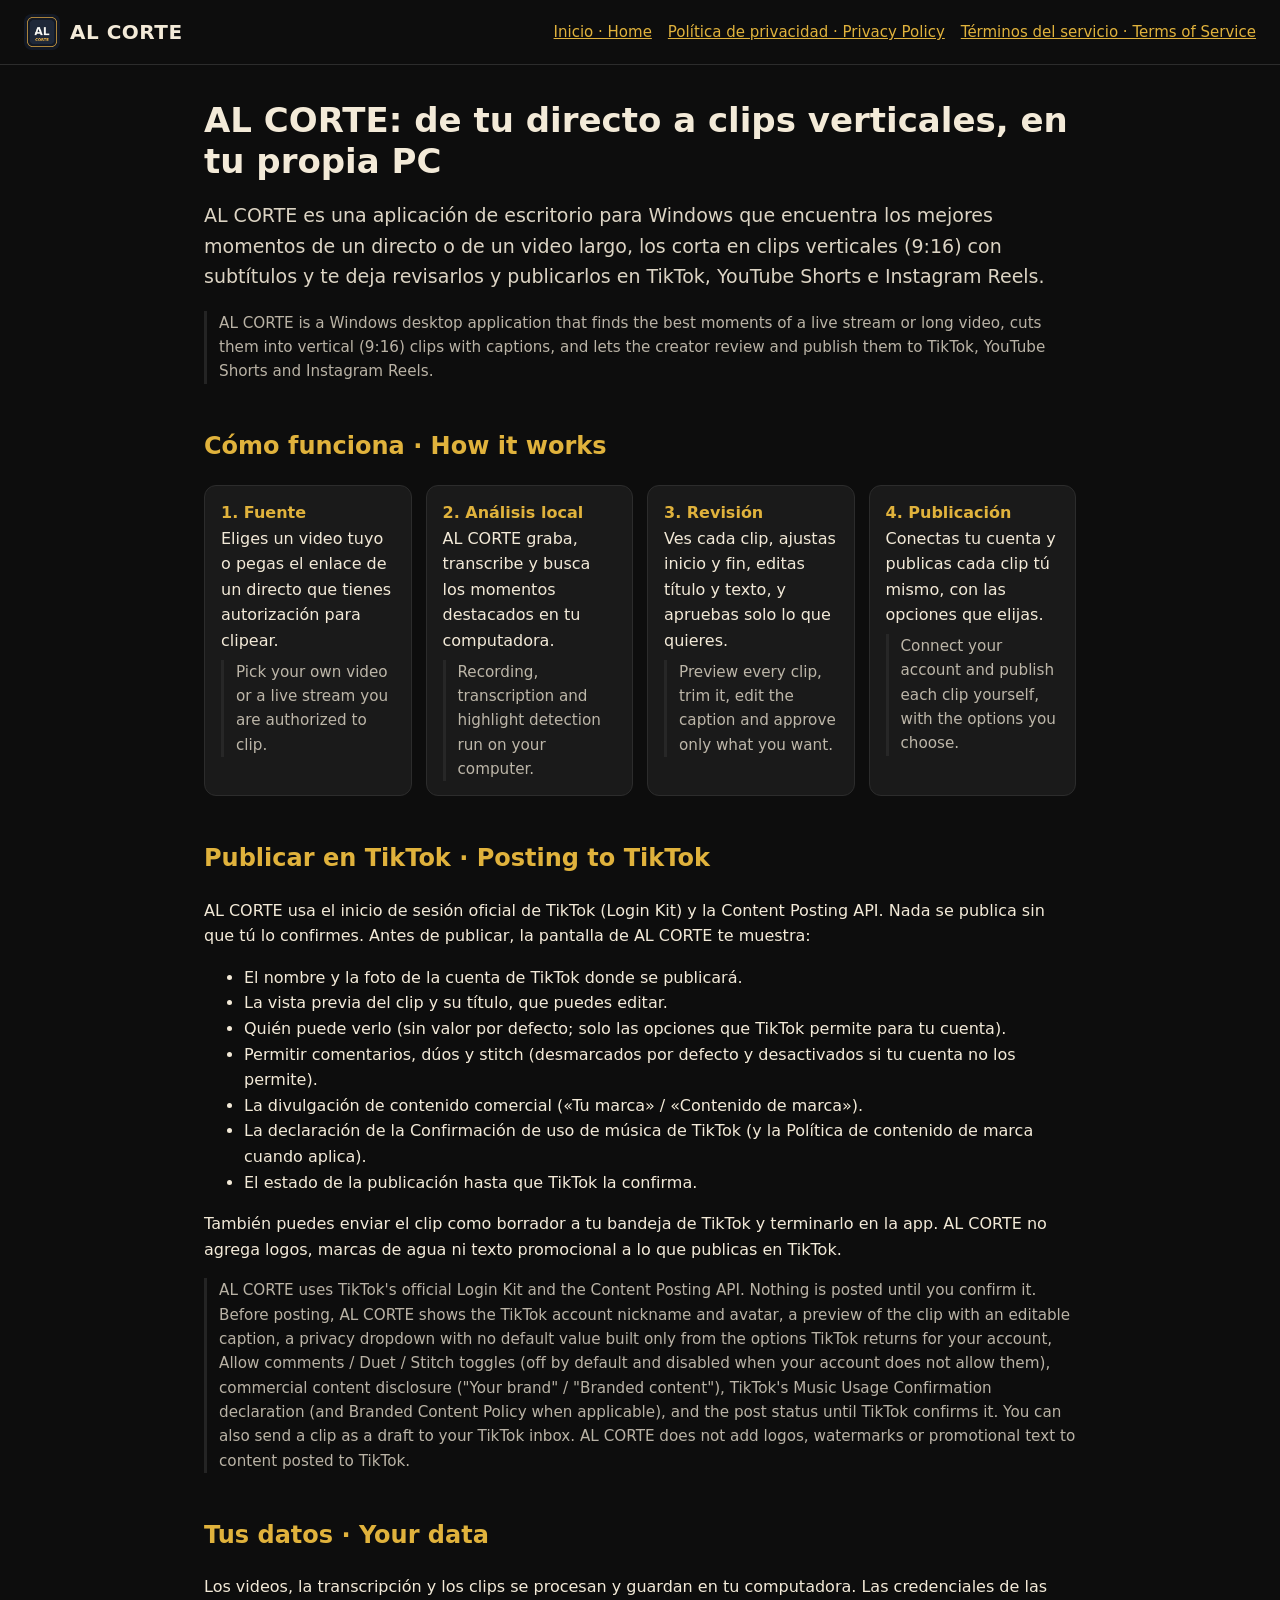
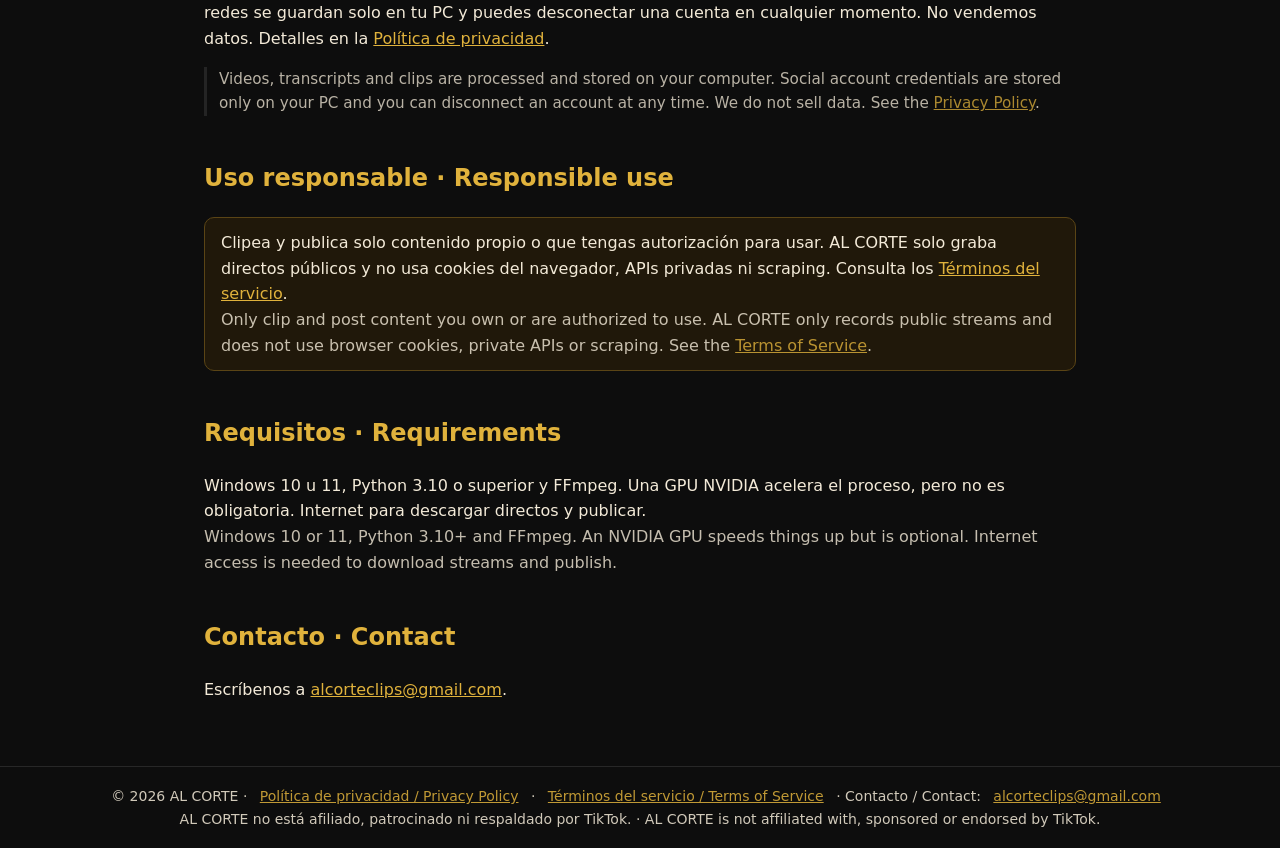
==== index.html @ 52ff51cb "Add files via upload" ====
<!doctype html>
<html lang="es"><head><meta charset="utf-8"><meta name="viewport" content="width=device-width,initial-scale=1">
<title>AL CORTE · Clips verticales de tus directos</title>
<meta name="description" content="AL CORTE es una aplicación de escritorio para Windows que convierte directos y videos largos en clips verticales listos para TikTok, YouTube Shorts e Instagram Reels.">
<link rel="icon" href="icono.png"><link rel="stylesheet" href="estilo.css"></head>
<body>
<header>
  <a class="marca" href="index.html"><img src="icono.png" alt="">AL CORTE</a>
  <nav><a href="index.html">Inicio · Home</a><a href="privacy.html">Política de privacidad · Privacy Policy</a><a href="terms.html">Términos del servicio · Terms of Service</a></nav>
</header>
<main>
<h1>AL CORTE: de tu directo a clips verticales, en tu propia PC</h1>
<p class="lead">AL CORTE es una aplicación de escritorio para Windows que encuentra los mejores momentos de un directo o de un video largo, los corta en clips verticales (9:16) con subtítulos y te deja revisarlos y publicarlos en TikTok, YouTube Shorts e Instagram Reels.</p>
<p class="en">AL CORTE is a Windows desktop application that finds the best moments of a live stream or long video, cuts them into vertical (9:16) clips with captions, and lets the creator review and publish them to TikTok, YouTube Shorts and Instagram Reels.</p>

<h2>Cómo funciona · How it works</h2>
<div class="pasos">
  <div class="paso"><b>1. Fuente</b><br>Eliges un video tuyo o pegas el enlace de un directo que tienes autorización para clipear.<div class="en">Pick your own video or a live stream you are authorized to clip.</div></div>
  <div class="paso"><b>2. Análisis local</b><br>AL CORTE graba, transcribe y busca los momentos destacados en tu computadora.<div class="en">Recording, transcription and highlight detection run on your computer.</div></div>
  <div class="paso"><b>3. Revisión</b><br>Ves cada clip, ajustas inicio y fin, editas título y texto, y apruebas solo lo que quieres.<div class="en">Preview every clip, trim it, edit the caption and approve only what you want.</div></div>
  <div class="paso"><b>4. Publicación</b><br>Conectas tu cuenta y publicas cada clip tú mismo, con las opciones que elijas.<div class="en">Connect your account and publish each clip yourself, with the options you choose.</div></div>
</div>

<h2>Publicar en TikTok · Posting to TikTok</h2>
<p>AL CORTE usa el inicio de sesión oficial de TikTok (Login Kit) y la Content Posting API. Nada se publica sin que tú lo confirmes. Antes de publicar, la pantalla de AL CORTE te muestra:</p>
<ul>
  <li>El nombre y la foto de la cuenta de TikTok donde se publicará.</li>
  <li>La vista previa del clip y su título, que puedes editar.</li>
  <li>Quién puede verlo (sin valor por defecto; solo las opciones que TikTok permite para tu cuenta).</li>
  <li>Permitir comentarios, dúos y stitch (desmarcados por defecto y desactivados si tu cuenta no los permite).</li>
  <li>La divulgación de contenido comercial («Tu marca» / «Contenido de marca»).</li>
  <li>La declaración de la Confirmación de uso de música de TikTok (y la Política de contenido de marca cuando aplica).</li>
  <li>El estado de la publicación hasta que TikTok la confirma.</li>
</ul>
<p>También puedes enviar el clip como borrador a tu bandeja de TikTok y terminarlo en la app. AL CORTE no agrega logos, marcas de agua ni texto promocional a lo que publicas en TikTok.</p>
<p class="en">AL CORTE uses TikTok's official Login Kit and the Content Posting API. Nothing is posted until you confirm it. Before posting, AL CORTE shows the TikTok account nickname and avatar, a preview of the clip with an editable caption, a privacy dropdown with no default value built only from the options TikTok returns for your account, Allow comments / Duet / Stitch toggles (off by default and disabled when your account does not allow them), commercial content disclosure ("Your brand" / "Branded content"), TikTok's Music Usage Confirmation declaration (and Branded Content Policy when applicable), and the post status until TikTok confirms it. You can also send a clip as a draft to your TikTok inbox. AL CORTE does not add logos, watermarks or promotional text to content posted to TikTok.</p>

<h2>Tus datos · Your data</h2>
<p>Los videos, la transcripción y los clips se procesan y guardan en tu computadora. Las credenciales de las redes se guardan solo en tu PC y puedes desconectar una cuenta en cualquier momento. No vendemos datos. Detalles en la <a href="privacy.html">Política de privacidad</a>.</p>
<p class="en">Videos, transcripts and clips are processed and stored on your computer. Social account credentials are stored only on your PC and you can disconnect an account at any time. We do not sell data. See the <a href="privacy.html">Privacy Policy</a>.</p>

<h2>Uso responsable · Responsible use</h2>
<p class="aviso">Clipea y publica solo contenido propio o que tengas autorización para usar. AL CORTE solo graba directos públicos y no usa cookies del navegador, APIs privadas ni scraping. Consulta los <a href="terms.html">Términos del servicio</a>.<br><span style="opacity:.8">Only clip and post content you own or are authorized to use. AL CORTE only records public streams and does not use browser cookies, private APIs or scraping. See the <a href="terms.html">Terms of Service</a>.</span></p>

<h2>Requisitos · Requirements</h2>
<p>Windows 10 u 11, Python 3.10 o superior y FFmpeg. Una GPU NVIDIA acelera el proceso, pero no es obligatoria. Internet para descargar directos y publicar.<br><span style="opacity:.8">Windows 10 or 11, Python 3.10+ and FFmpeg. An NVIDIA GPU speeds things up but is optional. Internet access is needed to download streams and publish.</span></p>

<h2>Contacto · Contact</h2>
<p>Escríbenos a <a href="mailto:alcorteclips@gmail.com">alcorteclips@gmail.com</a>.</p>
</main>
<footer>© 2026 AL CORTE · <a href="privacy.html">Política de privacidad / Privacy Policy</a> · <a href="terms.html">Términos del servicio / Terms of Service</a> · Contacto / Contact: <a href="mailto:alcorteclips@gmail.com">alcorteclips@gmail.com</a><br>AL CORTE no está afiliado, patrocinado ni respaldado por TikTok. · AL CORTE is not affiliated with, sponsored or endorsed by TikTok.</footer>
</body></html>
---- estilo.css ----
:root{--negro:#0d0d0d;--gris:#1a1a1a;--linea:#2c2c2c;--crema:#f3ead8;--dorado:#e0b23c}
*{box-sizing:border-box}
body{margin:0;background:var(--negro);color:var(--crema);font:16px/1.6 system-ui,-apple-system,"Segoe UI",Roboto,sans-serif}
a{color:var(--dorado)}
header{display:flex;flex-wrap:wrap;gap:12px 24px;align-items:center;justify-content:space-between;padding:14px 24px;border-bottom:1px solid var(--linea)}
header .marca{display:flex;align-items:center;gap:10px;text-decoration:none;color:var(--crema);font-weight:800;font-size:20px;letter-spacing:.5px}
header .marca img{width:36px;height:36px;border-radius:8px}
header nav{display:flex;flex-wrap:wrap;gap:16px;font-size:15px}
main{max-width:920px;margin:0 auto;padding:28px 24px 48px}
h1{font-size:34px;line-height:1.2;margin:.2em 0}
h2{color:var(--dorado);margin-top:1.8em}
h3{margin-bottom:.2em}
.lead{font-size:19px;opacity:.9}
.en{opacity:.75;font-size:.95em;border-left:3px solid var(--linea);padding-left:12px;margin-top:.4em}
.pasos{display:grid;grid-template-columns:repeat(auto-fit,minmax(200px,1fr));gap:14px;margin:18px 0}
.paso{background:var(--gris);border:1px solid var(--linea);border-radius:12px;padding:14px 16px}
.paso b{color:var(--dorado)}
.aviso{background:#20180a;border:1px solid #5a4415;border-radius:10px;padding:12px 16px}
footer{border-top:1px solid var(--linea);padding:18px 24px;text-align:center;font-size:14px;opacity:.85}
footer a{margin:0 8px}
table{border-collapse:collapse;width:100%;font-size:15px}
td,th{border:1px solid var(--linea);padding:8px;text-align:left;vertical-align:top}
.fecha{opacity:.7;font-size:14px}
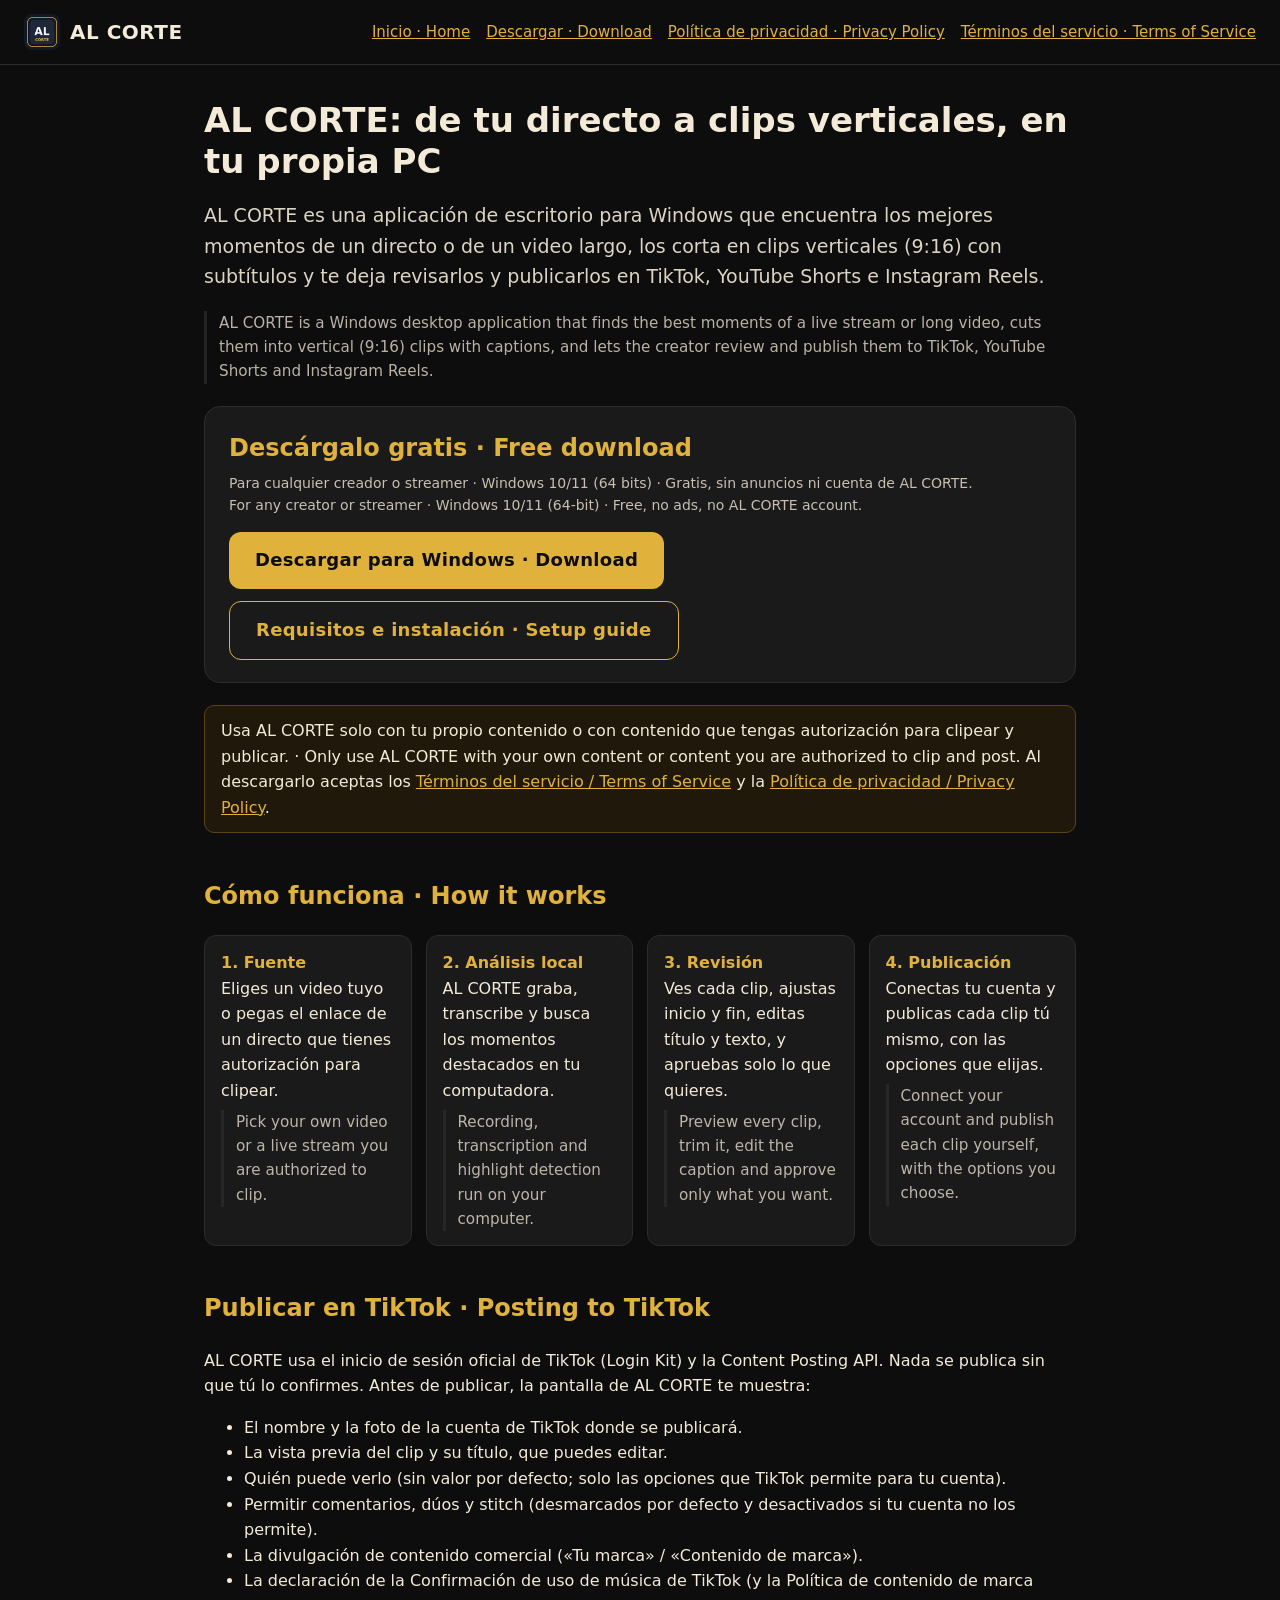
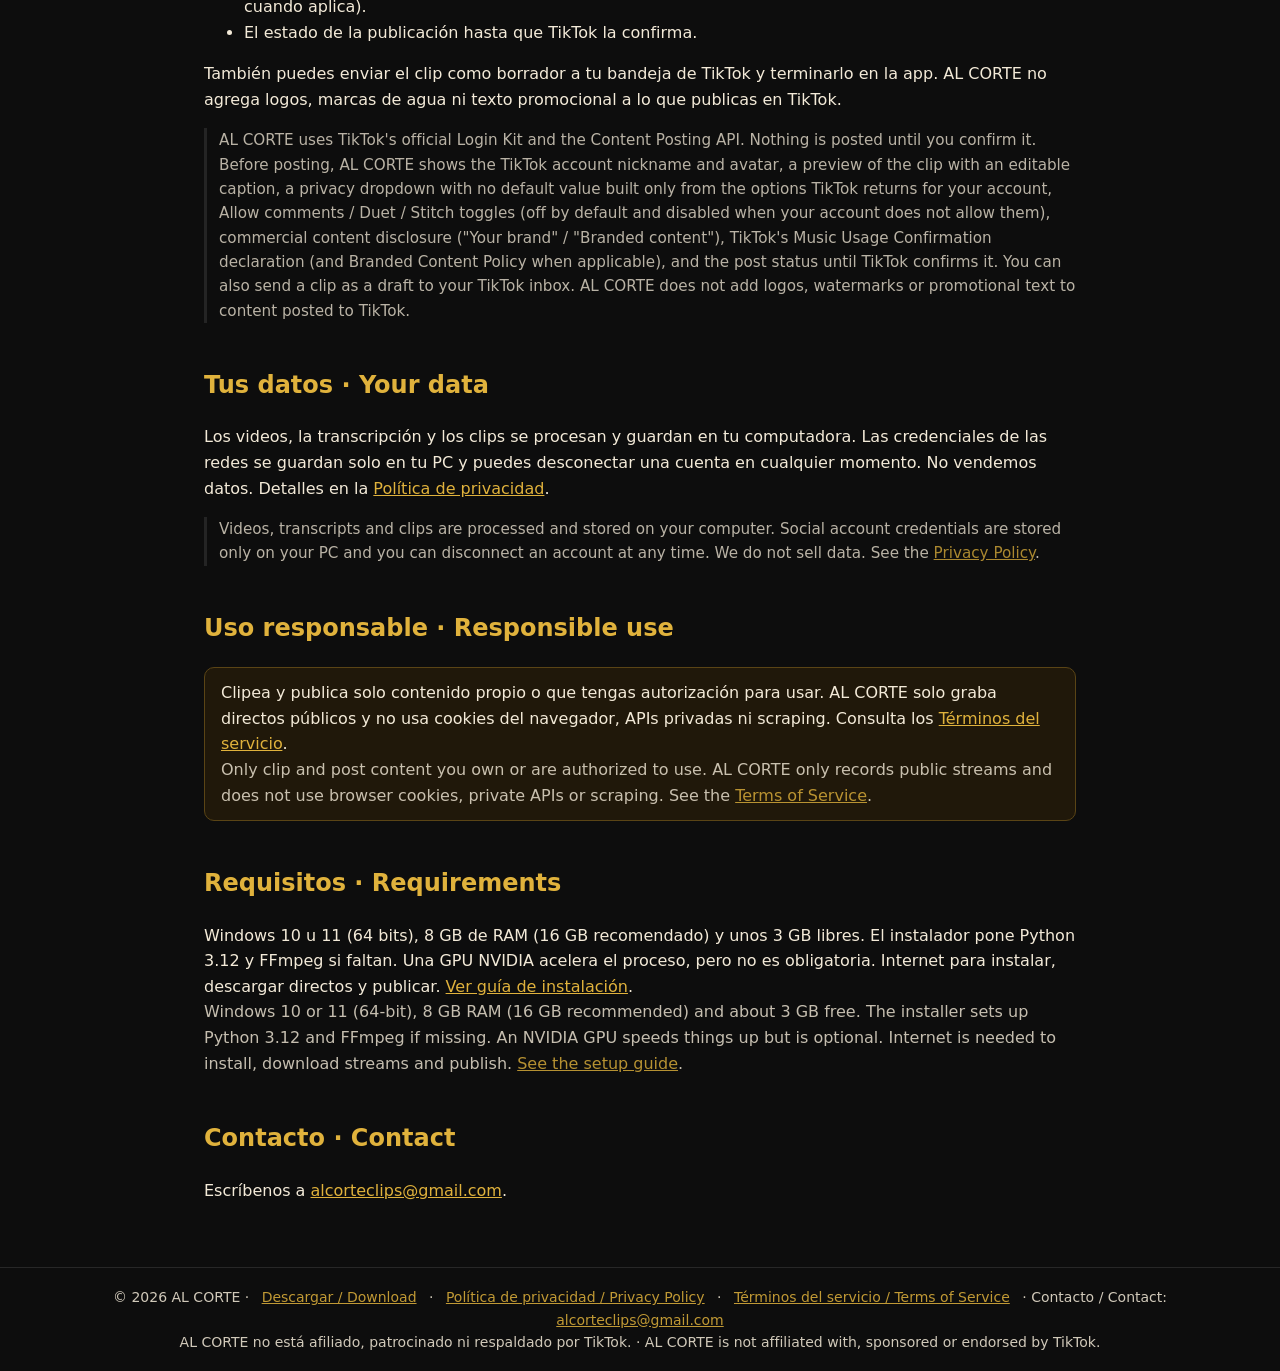
==== commit 5b09337a: "Sitio: página de descarga v2.2.0" ====
--- a/index.html
+++ b/index.html
@@ -6,12 +6,24 @@
 <body>
 <header>
   <a class="marca" href="index.html"><img src="icono.png" alt="">AL CORTE</a>
-  <nav><a href="index.html">Inicio · Home</a><a href="privacy.html">Política de privacidad · Privacy Policy</a><a href="terms.html">Términos del servicio · Terms of Service</a></nav>
+  <nav><a href="index.html">Inicio · Home</a><a href="descargar.html">Descargar · Download</a><a href="privacy.html">Política de privacidad · Privacy Policy</a><a href="terms.html">Términos del servicio · Terms of Service</a></nav>
 </header>
 <main>
 <h1>AL CORTE: de tu directo a clips verticales, en tu propia PC</h1>
 <p class="lead">AL CORTE es una aplicación de escritorio para Windows que encuentra los mejores momentos de un directo o de un video largo, los corta en clips verticales (9:16) con subtítulos y te deja revisarlos y publicarlos en TikTok, YouTube Shorts e Instagram Reels.</p>
 <p class="en">AL CORTE is a Windows desktop application that finds the best moments of a live stream or long video, cuts them into vertical (9:16) clips with captions, and lets the creator review and publish them to TikTok, YouTube Shorts and Instagram Reels.</p>
+
+<div class="descarga" id="descargar">
+  <div>
+    <h2 style="margin:0 0 .2em">Descárgalo gratis · Free download</h2>
+    <div class="info">Para cualquier creador o streamer · Windows 10/11 (64 bits) · Gratis, sin anuncios ni cuenta de AL CORTE.<br>For any creator or streamer · Windows 10/11 (64-bit) · Free, no ads, no AL CORTE account.</div>
+  </div>
+  <div class="botones">
+    <a class="boton" href="https://github.com/alcorteclips/alcorte/releases/latest">Descargar para Windows · Download</a>
+    <a class="boton sec" href="descargar.html">Requisitos e instalación · Setup guide</a>
+  </div>
+</div>
+<p class="aviso">Usa AL CORTE solo con tu propio contenido o con contenido que tengas autorización para clipear y publicar. · Only use AL CORTE with your own content or content you are authorized to clip and post. Al descargarlo aceptas los <a href="terms.html">Términos del servicio / Terms of Service</a> y la <a href="privacy.html">Política de privacidad / Privacy Policy</a>.</p>
 
 <h2>Cómo funciona · How it works</h2>
 <div class="pasos">
@@ -43,10 +55,10 @@
 <p class="aviso">Clipea y publica solo contenido propio o que tengas autorización para usar. AL CORTE solo graba directos públicos y no usa cookies del navegador, APIs privadas ni scraping. Consulta los <a href="terms.html">Términos del servicio</a>.<br><span style="opacity:.8">Only clip and post content you own or are authorized to use. AL CORTE only records public streams and does not use browser cookies, private APIs or scraping. See the <a href="terms.html">Terms of Service</a>.</span></p>
 
 <h2>Requisitos · Requirements</h2>
-<p>Windows 10 u 11, Python 3.10 o superior y FFmpeg. Una GPU NVIDIA acelera el proceso, pero no es obligatoria. Internet para descargar directos y publicar.<br><span style="opacity:.8">Windows 10 or 11, Python 3.10+ and FFmpeg. An NVIDIA GPU speeds things up but is optional. Internet access is needed to download streams and publish.</span></p>
+<p>Windows 10 u 11 (64 bits), 8 GB de RAM (16 GB recomendado) y unos 3 GB libres. El instalador pone Python 3.12 y FFmpeg si faltan. Una GPU NVIDIA acelera el proceso, pero no es obligatoria. Internet para instalar, descargar directos y publicar. <a href="descargar.html">Ver guía de instalación</a>.<br><span style="opacity:.8">Windows 10 or 11 (64-bit), 8 GB RAM (16 GB recommended) and about 3 GB free. The installer sets up Python 3.12 and FFmpeg if missing. An NVIDIA GPU speeds things up but is optional. Internet is needed to install, download streams and publish. <a href="descargar.html">See the setup guide</a>.</span></p>
 
 <h2>Contacto · Contact</h2>
 <p>Escríbenos a <a href="mailto:alcorteclips@gmail.com">alcorteclips@gmail.com</a>.</p>
 </main>
-<footer>© 2026 AL CORTE · <a href="privacy.html">Política de privacidad / Privacy Policy</a> · <a href="terms.html">Términos del servicio / Terms of Service</a> · Contacto / Contact: <a href="mailto:alcorteclips@gmail.com">alcorteclips@gmail.com</a><br>AL CORTE no está afiliado, patrocinado ni respaldado por TikTok. · AL CORTE is not affiliated with, sponsored or endorsed by TikTok.</footer>
+<footer>© 2026 AL CORTE · <a href="descargar.html">Descargar / Download</a> · <a href="privacy.html">Política de privacidad / Privacy Policy</a> · <a href="terms.html">Términos del servicio / Terms of Service</a> · Contacto / Contact: <a href="mailto:alcorteclips@gmail.com">alcorteclips@gmail.com</a><br>AL CORTE no está afiliado, patrocinado ni respaldado por TikTok. · AL CORTE is not affiliated with, sponsored or endorsed by TikTok.</footer>
 </body></html>
--- a/estilo.css
+++ b/estilo.css
@@ -21,3 +21,14 @@
 table{border-collapse:collapse;width:100%;font-size:15px}
 td,th{border:1px solid var(--linea);padding:8px;text-align:left;vertical-align:top}
 .fecha{opacity:.7;font-size:14px}
+.boton{display:inline-block;background:var(--dorado);color:var(--negro);font-weight:800;text-decoration:none;border-radius:12px;padding:14px 26px;font-size:18px;letter-spacing:.3px}
+.boton:hover{filter:brightness(1.08)}
+.boton.sec{background:transparent;color:var(--dorado);border:1px solid var(--dorado)}
+.descarga{background:var(--gris);border:1px solid var(--linea);border-radius:16px;padding:22px 24px;margin:22px 0;display:flex;flex-wrap:wrap;gap:16px 28px;align-items:center;justify-content:space-between}
+.descarga .info{font-size:14px;opacity:.8}
+.botones{display:flex;flex-wrap:wrap;gap:12px}
+.rasgos{display:grid;grid-template-columns:repeat(auto-fit,minmax(240px,1fr));gap:14px;margin:18px 0}
+.rasgo{background:var(--gris);border:1px solid var(--linea);border-radius:12px;padding:14px 16px}
+.rasgo b{color:var(--dorado)}
+ol.instalar li{margin:.45em 0}
+code{background:#222;border-radius:6px;padding:1px 6px;font-size:.92em}
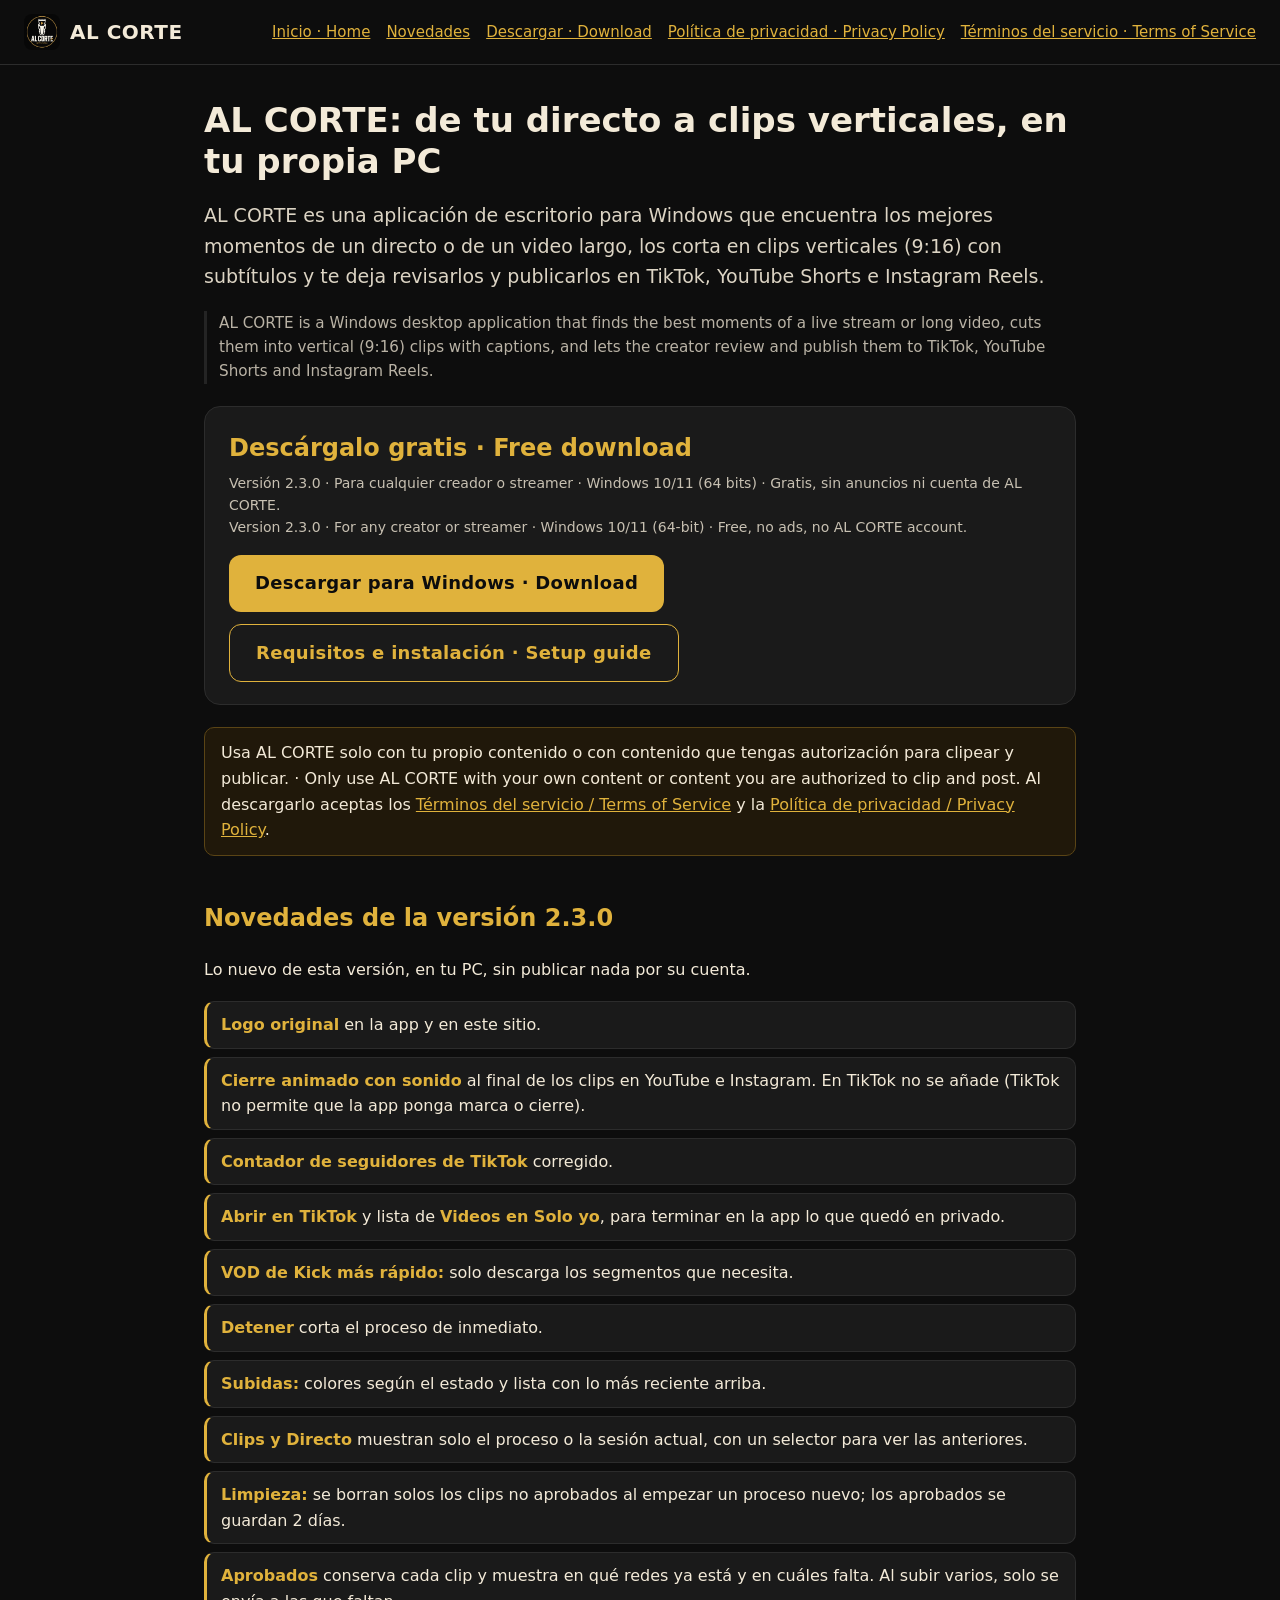
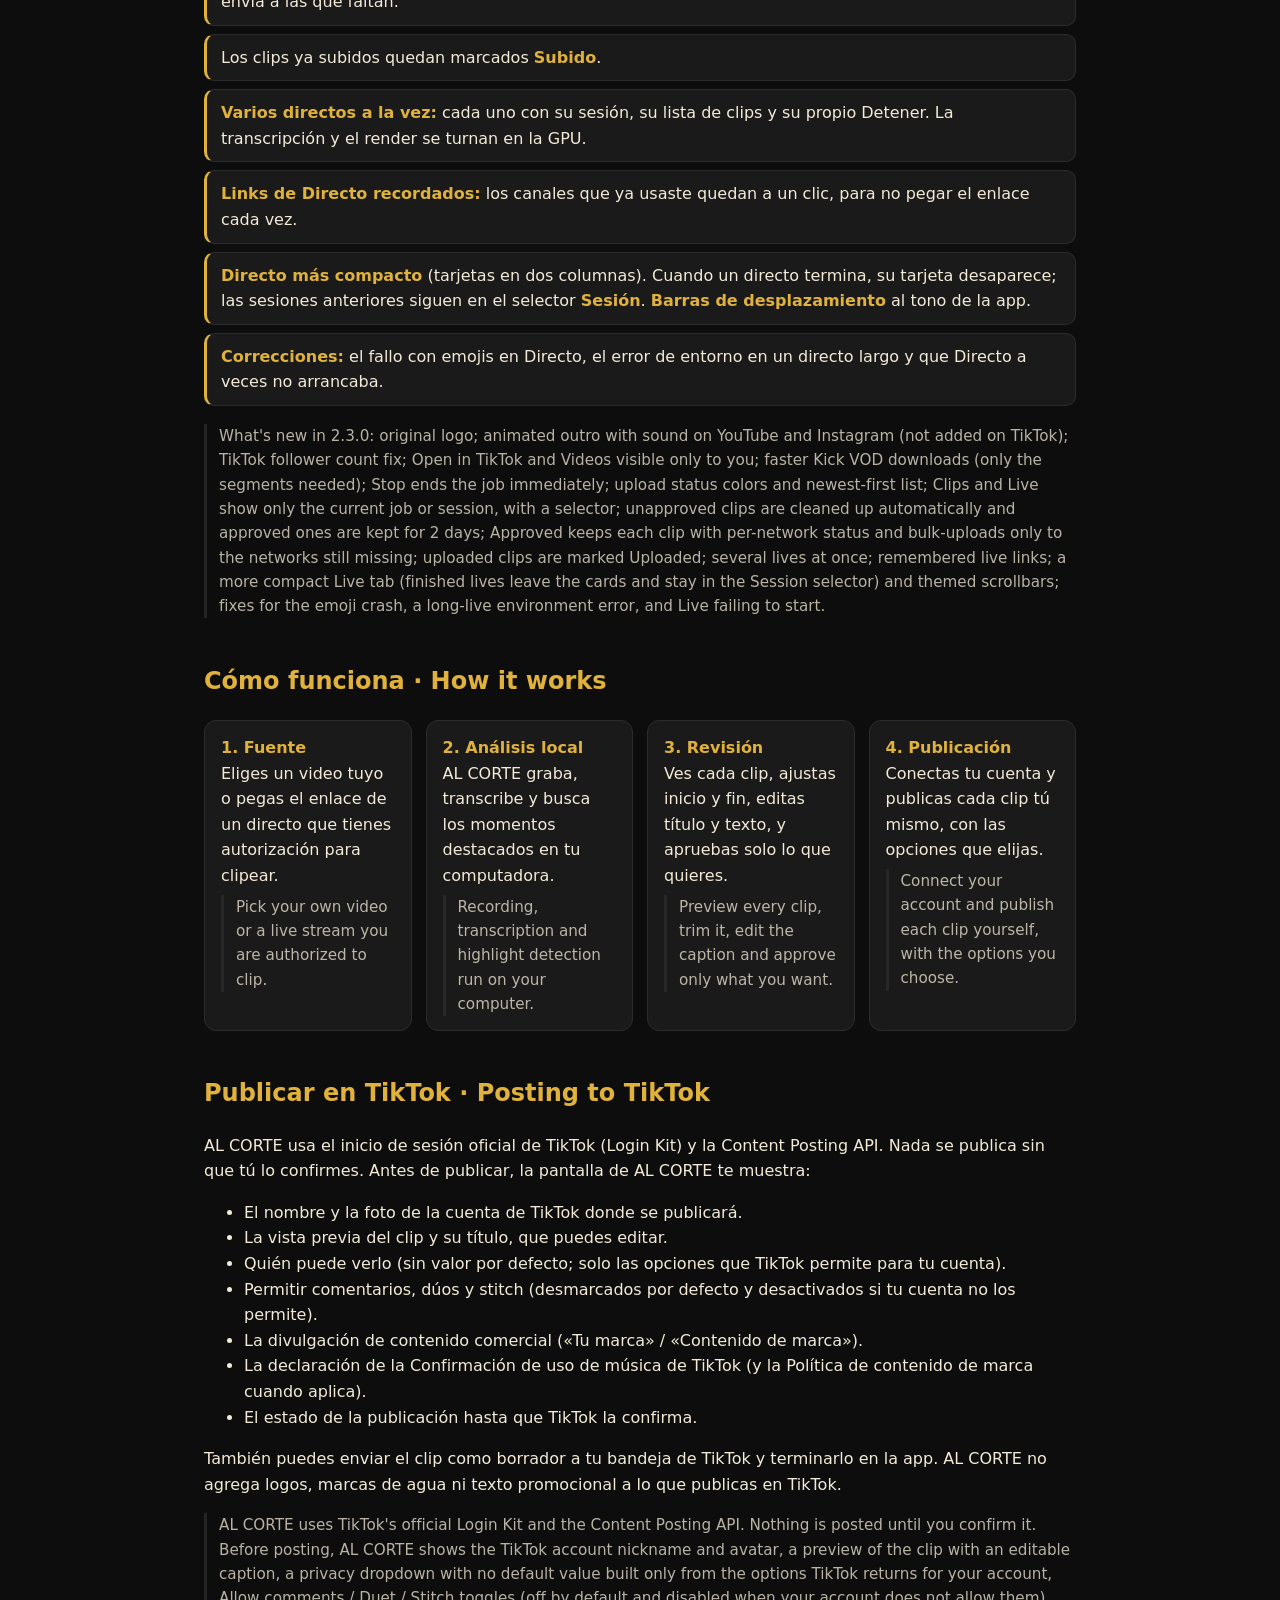
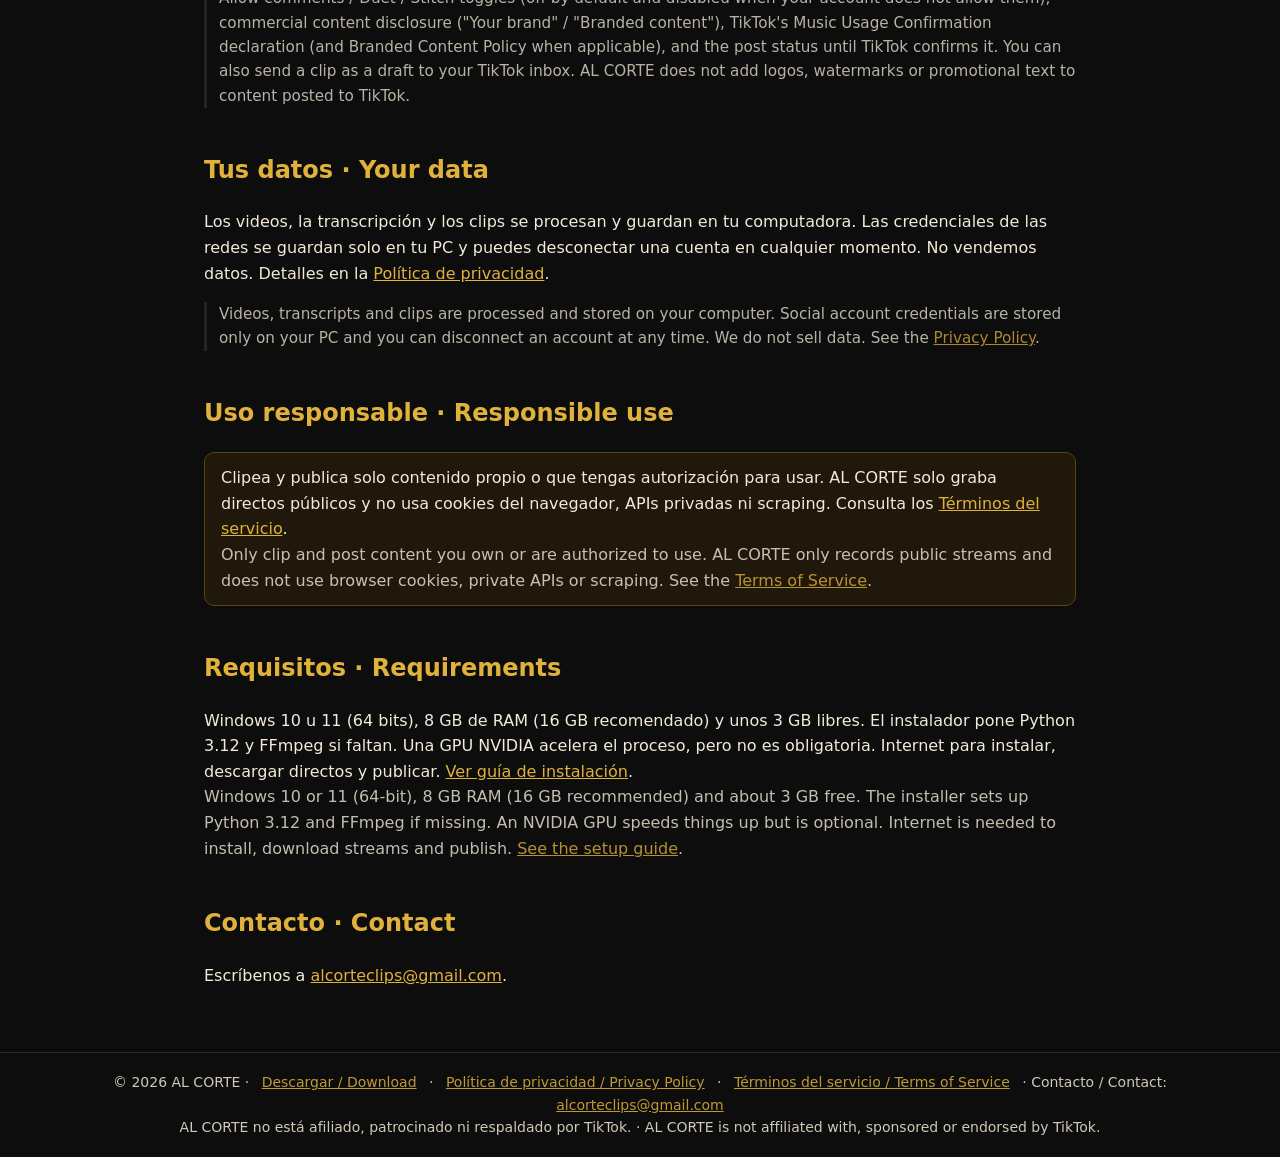
==== commit d3b8f7b8: "Sitio 2.3.0: novedades y logo" ====
--- a/index.html
+++ b/index.html
@@ -6,7 +6,7 @@
 <body>
 <header>
   <a class="marca" href="index.html"><img src="icono.png" alt="">AL CORTE</a>
-  <nav><a href="index.html">Inicio · Home</a><a href="descargar.html">Descargar · Download</a><a href="privacy.html">Política de privacidad · Privacy Policy</a><a href="terms.html">Términos del servicio · Terms of Service</a></nav>
+  <nav><a href="index.html">Inicio · Home</a><a href="index.html#novedades">Novedades</a><a href="descargar.html">Descargar · Download</a><a href="privacy.html">Política de privacidad · Privacy Policy</a><a href="terms.html">Términos del servicio · Terms of Service</a></nav>
 </header>
 <main>
 <h1>AL CORTE: de tu directo a clips verticales, en tu propia PC</h1>
@@ -16,7 +16,7 @@
 <div class="descarga" id="descargar">
   <div>
     <h2 style="margin:0 0 .2em">Descárgalo gratis · Free download</h2>
-    <div class="info">Para cualquier creador o streamer · Windows 10/11 (64 bits) · Gratis, sin anuncios ni cuenta de AL CORTE.<br>For any creator or streamer · Windows 10/11 (64-bit) · Free, no ads, no AL CORTE account.</div>
+    <div class="info">Versión 2.3.0 · Para cualquier creador o streamer · Windows 10/11 (64 bits) · Gratis, sin anuncios ni cuenta de AL CORTE.<br>Version 2.3.0 · For any creator or streamer · Windows 10/11 (64-bit) · Free, no ads, no AL CORTE account.</div>
   </div>
   <div class="botones">
     <a class="boton" href="https://github.com/alcorteclips/alcorte/releases/latest">Descargar para Windows · Download</a>
@@ -24,6 +24,28 @@
   </div>
 </div>
 <p class="aviso">Usa AL CORTE solo con tu propio contenido o con contenido que tengas autorización para clipear y publicar. · Only use AL CORTE with your own content or content you are authorized to clip and post. Al descargarlo aceptas los <a href="terms.html">Términos del servicio / Terms of Service</a> y la <a href="privacy.html">Política de privacidad / Privacy Policy</a>.</p>
+
+
+<h2 id="novedades">Novedades de la versión 2.3.0</h2>
+<p>Lo nuevo de esta versión, en tu PC, sin publicar nada por su cuenta.</p>
+<ul class="novedades">
+  <li><b>Logo original</b> en la app y en este sitio.</li>
+  <li><b>Cierre animado con sonido</b> al final de los clips en YouTube e Instagram. En TikTok no se añade (TikTok no permite que la app ponga marca o cierre).</li>
+  <li><b>Contador de seguidores de TikTok</b> corregido.</li>
+  <li><b>Abrir en TikTok</b> y lista de <b>Videos en Solo yo</b>, para terminar en la app lo que quedó en privado.</li>
+  <li><b>VOD de Kick más rápido:</b> solo descarga los segmentos que necesita.</li>
+  <li><b>Detener</b> corta el proceso de inmediato.</li>
+  <li><b>Subidas:</b> colores según el estado y lista con lo más reciente arriba.</li>
+  <li><b>Clips y Directo</b> muestran solo el proceso o la sesión actual, con un selector para ver las anteriores.</li>
+  <li><b>Limpieza:</b> se borran solos los clips no aprobados al empezar un proceso nuevo; los aprobados se guardan 2 días.</li>
+  <li><b>Aprobados</b> conserva cada clip y muestra en qué redes ya está y en cuáles falta. Al subir varios, solo se envía a las que faltan.</li>
+  <li>Los clips ya subidos quedan marcados <b>Subido</b>.</li>
+  <li><b>Varios directos a la vez:</b> cada uno con su sesión, su lista de clips y su propio Detener. La transcripción y el render se turnan en la GPU.</li>
+  <li><b>Links de Directo recordados:</b> los canales que ya usaste quedan a un clic, para no pegar el enlace cada vez.</li>
+  <li><b>Directo más compacto</b> (tarjetas en dos columnas). Cuando un directo termina, su tarjeta desaparece; las sesiones anteriores siguen en el selector <b>Sesión</b>. <b>Barras de desplazamiento</b> al tono de la app.</li>
+  <li><b>Correcciones:</b> el fallo con emojis en Directo, el error de entorno en un directo largo y que Directo a veces no arrancaba.</li>
+</ul>
+<p class="en">What's new in 2.3.0: original logo; animated outro with sound on YouTube and Instagram (not added on TikTok); TikTok follower count fix; Open in TikTok and Videos visible only to you; faster Kick VOD downloads (only the segments needed); Stop ends the job immediately; upload status colors and newest-first list; Clips and Live show only the current job or session, with a selector; unapproved clips are cleaned up automatically and approved ones are kept for 2 days; Approved keeps each clip with per-network status and bulk-uploads only to the networks still missing; uploaded clips are marked Uploaded; several lives at once; remembered live links; a more compact Live tab (finished lives leave the cards and stay in the Session selector) and themed scrollbars; fixes for the emoji crash, a long-live environment error, and Live failing to start.</p>
 
 <h2>Cómo funciona · How it works</h2>
 <div class="pasos">
--- a/estilo.css
+++ b/estilo.css
@@ -32,3 +32,6 @@
 .rasgo b{color:var(--dorado)}
 ol.instalar li{margin:.45em 0}
 code{background:#222;border-radius:6px;padding:1px 6px;font-size:.92em}
+.novedades{list-style:none;padding:0;margin:18px 0;display:grid;gap:8px}
+.novedades li{background:var(--gris);border:1px solid var(--linea);border-left:3px solid var(--dorado);border-radius:10px;padding:10px 14px}
+.novedades li b{color:var(--dorado)}
